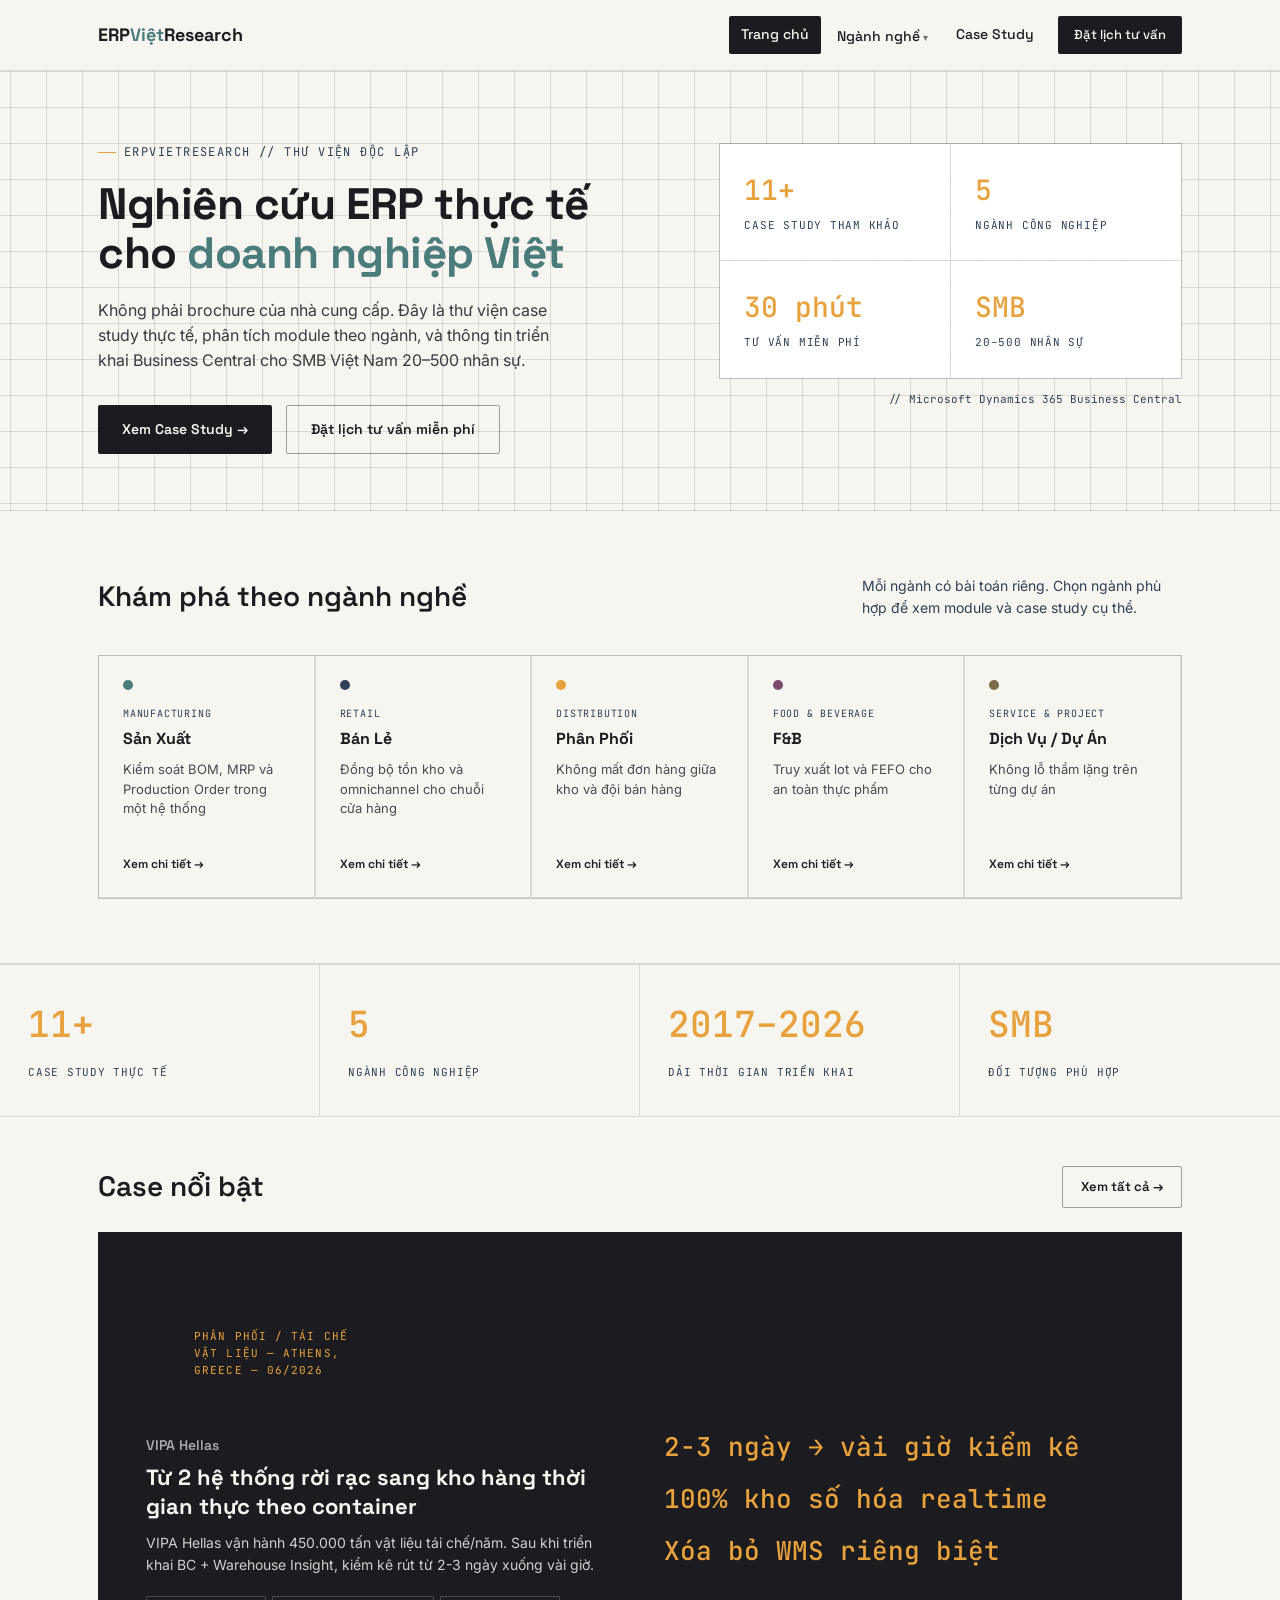
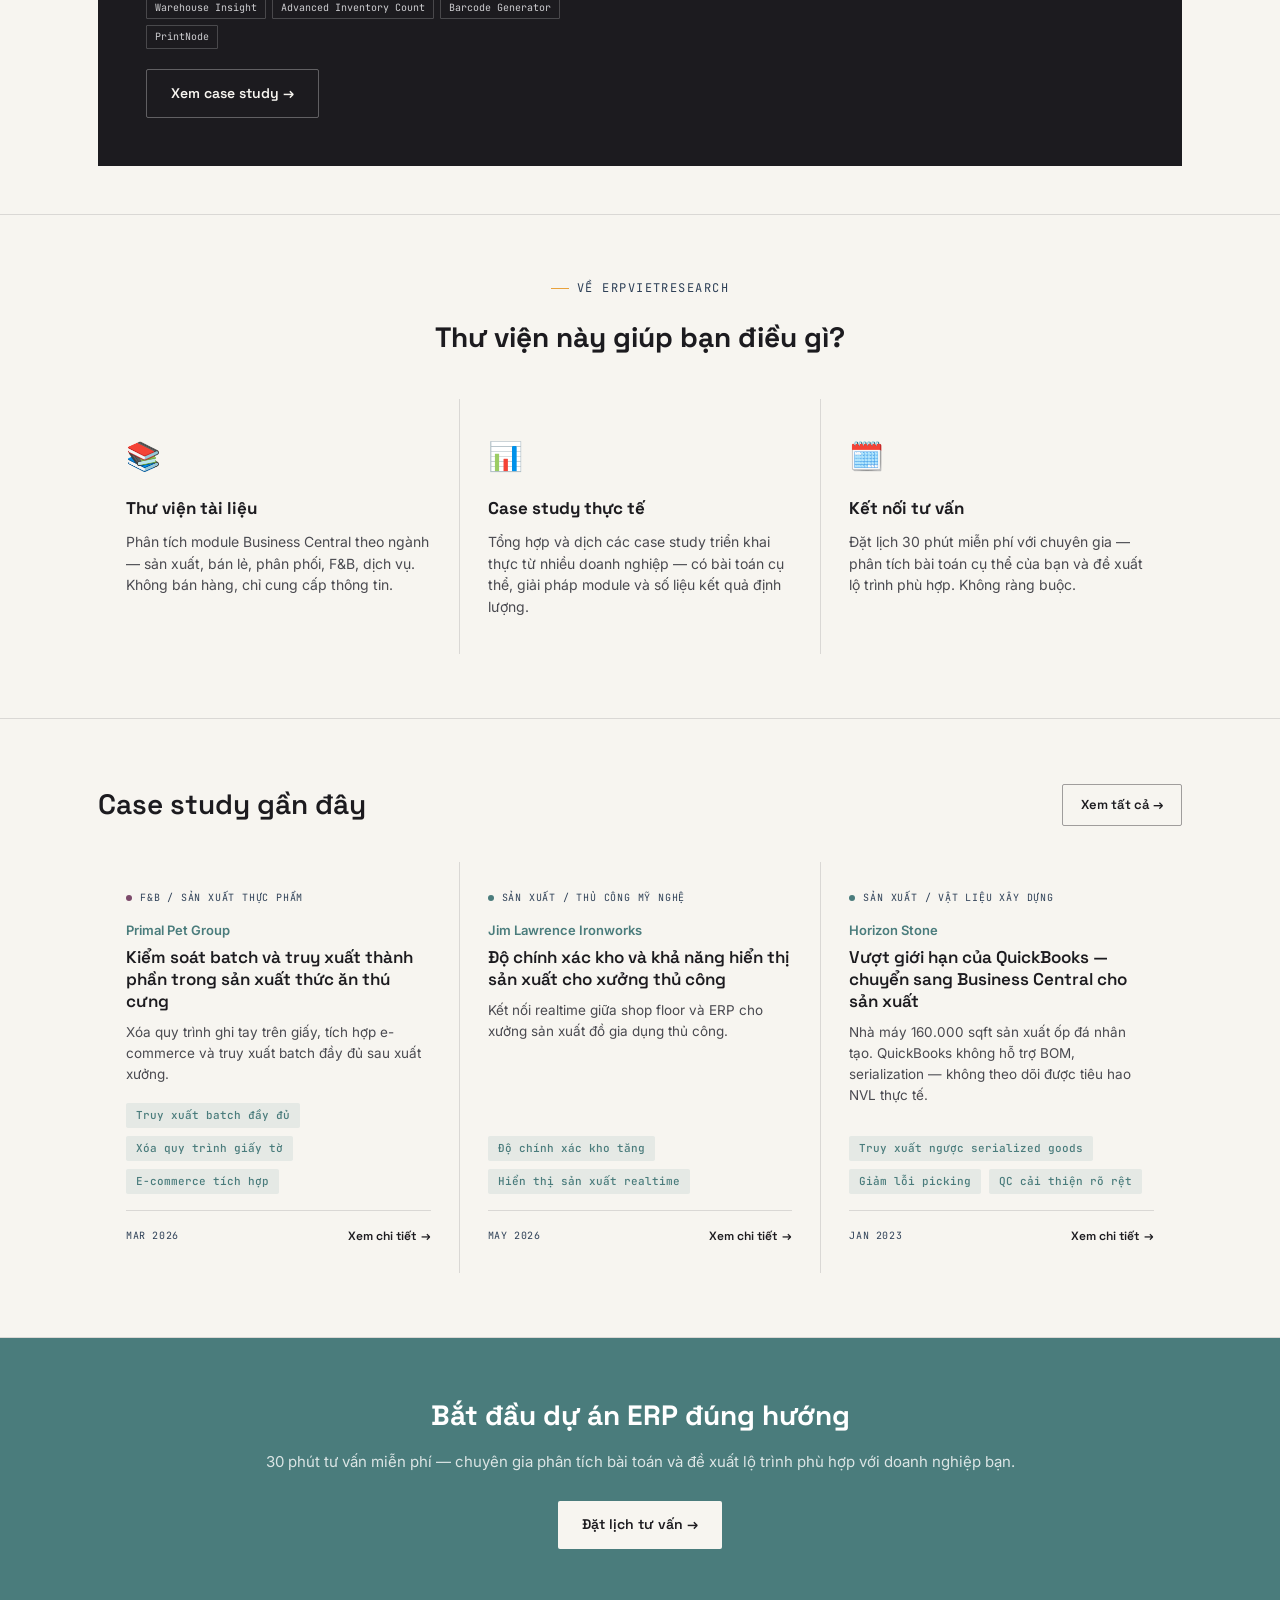
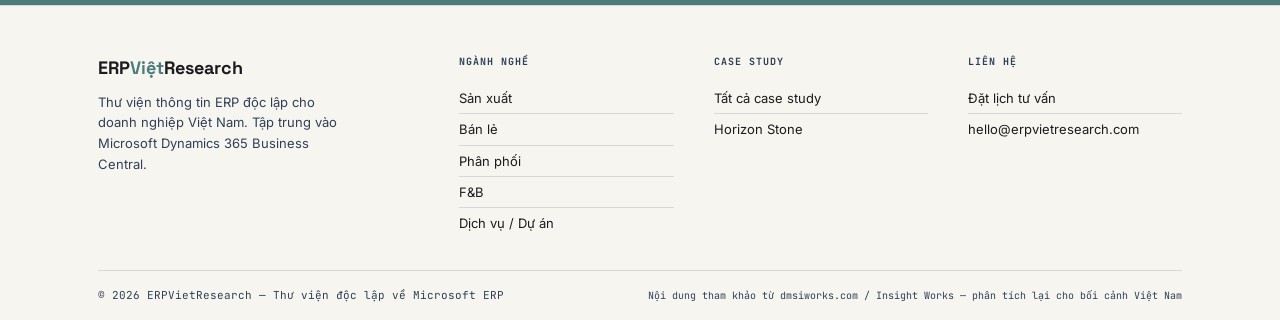
==== index.html @ 3d488fd9 "Initial: ERPVietResearch static website Homepage, 5 industry landing pages, case study hub, booking " ====
<!DOCTYPE html>
<html lang="vi">
<head>
<meta charset="UTF-8">
<meta name="viewport" content="width=device-width, initial-scale=1">
<title>ERPVietResearch — Thư viện ERP cho doanh nghiệp Việt Nam</title>
<meta name="description" content="Nghiên cứu độc lập về Microsoft Dynamics 365 Business Central — case studies thực tế, phân tích module theo ngành, tư vấn lộ trình triển khai cho SMB Việt Nam.">
<link rel="stylesheet" href="assets/css/main.css">
</head>
<body>

<div id="site-header"></div>
<script src="assets/js/nav.js"></script>

<!-- ── HERO ── -->
<section class="hero">
  <div class="wrap hero-grid">
    <div>
      <div class="eyebrow">ERPVietResearch // Thư viện độc lập</div>
      <h1>Nghiên cứu ERP thực tế cho <em>doanh nghiệp Việt</em></h1>
      <p class="lede">Không phải brochure của nhà cung cấp. Đây là thư viện case study thực tế, phân tích module theo ngành, và thông tin triển khai Business Central cho SMB Việt Nam 20–500 nhân sự.</p>
      <div class="cta-row">
        <a class="btn btn-primary" href="pages/case-studies/index.html">Xem Case Study →</a>
        <a class="btn btn-secondary" href="pages/dat-lich-tu-van.html">Đặt lịch tư vấn miễn phí</a>
      </div>
    </div>
    <div style="display:flex; flex-direction:column; gap:12px;">
      <div id="hero-stats" style="display:grid; grid-template-columns:1fr 1fr; gap:1px; background:var(--line); border:1px solid var(--line);">
        <div style="background:var(--white); padding:24px;">
          <div class="hstat"><b>11+</b><span>Case study tham khảo</span></div>
        </div>
        <div style="background:var(--white); padding:24px;">
          <div class="hstat"><b>5</b><span>Ngành công nghiệp</span></div>
        </div>
        <div style="background:var(--white); padding:24px;">
          <div class="hstat"><b>30 phút</b><span>Tư vấn miễn phí</span></div>
        </div>
        <div style="background:var(--white); padding:24px;">
          <div class="hstat"><b>SMB</b><span>20–500 nhân sự</span></div>
        </div>
      </div>
      <p style="font-family:'JetBrains Mono',monospace; font-size:11px; color:var(--steel); text-align:right;">// Microsoft Dynamics 365 Business Central</p>
    </div>
  </div>
</section>

<!-- ── INDUSTRY SECTION ── -->
<section class="section">
  <div class="wrap">
    <div class="section-head">
      <h2>Khám phá theo ngành nghề</h2>
      <p>Mỗi ngành có bài toán riêng. Chọn ngành phù hợp để xem module và case study cụ thể.</p>
    </div>
    <div id="industry-grid" style="display:grid; grid-template-columns:repeat(5,1fr); gap:1px; background:var(--line); border:1px solid var(--line);">
      <!-- Rendered by JS -->
    </div>
  </div>
</section>

<!-- ── STATS BAR ── -->
<div class="stats-bar">
  <div class="stats-bar-item">
    <b>11+</b>
    <span>Case study thực tế</span>
  </div>
  <div class="stats-bar-item">
    <b>5</b>
    <span>Ngành công nghiệp</span>
  </div>
  <div class="stats-bar-item">
    <b>2017–2026</b>
    <span>Dải thời gian triển khai</span>
  </div>
  <div class="stats-bar-item">
    <b>SMB</b>
    <span>Đối tượng phù hợp</span>
  </div>
</div>

<!-- ── FEATURED CASE STUDY ── -->
<section class="section" style="padding:0; border-bottom:1px solid var(--line);">
  <div class="wrap" style="padding-top:48px; padding-bottom:0;">
    <div class="section-head" style="margin-bottom:24px;">
      <h2>Case nổi bật</h2>
      <a href="pages/case-studies/index.html" class="btn btn-secondary btn-sm">Xem tất cả →</a>
    </div>
  </div>
  <div id="featured-case" class="wrap" style="padding-bottom:48px;">
    <!-- Rendered by JS -->
  </div>
</section>

<!-- ── EXPLAINER ── -->
<section class="section">
  <div class="wrap">
    <div style="text-align:center; margin-bottom:40px;">
      <div class="eyebrow" style="justify-content:center;">Về ERPVietResearch</div>
      <h2 style="font-family:'Space Grotesk',sans-serif; font-size:28px; font-weight:700; max-width:560px; margin:0 auto;">Thư viện này giúp bạn điều gì?</h2>
    </div>
    <div class="explainer-grid">
      <div class="explainer-col">
        <div class="icon">📚</div>
        <h3>Thư viện tài liệu</h3>
        <p>Phân tích module Business Central theo ngành — sản xuất, bán lẻ, phân phối, F&B, dịch vụ. Không bán hàng, chỉ cung cấp thông tin.</p>
      </div>
      <div class="explainer-col">
        <div class="icon">📊</div>
        <h3>Case study thực tế</h3>
        <p>Tổng hợp và dịch các case study triển khai thực từ nhiều doanh nghiệp — có bài toán cụ thể, giải pháp module và số liệu kết quả định lượng.</p>
      </div>
      <div class="explainer-col">
        <div class="icon">🗓️</div>
        <h3>Kết nối tư vấn</h3>
        <p>Đặt lịch 30 phút miễn phí với chuyên gia — phân tích bài toán cụ thể của bạn và đề xuất lộ trình phù hợp. Không ràng buộc.</p>
      </div>
    </div>
  </div>
</section>

<!-- ── RECENT CASE STUDIES ── -->
<section class="section">
  <div class="wrap">
    <div class="section-head">
      <h2>Case study gần đây</h2>
      <a href="pages/case-studies/index.html" class="btn btn-secondary btn-sm">Xem tất cả →</a>
    </div>
    <div id="recent-cases" class="grid">
      <!-- Rendered by JS -->
    </div>
  </div>
</section>

<!-- ── CTA BANNER ── -->
<div class="cta-banner">
  <div class="wrap">
    <h2>Bắt đầu dự án ERP đúng hướng</h2>
    <p>30 phút tư vấn miễn phí — chuyên gia phân tích bài toán và đề xuất lộ trình phù hợp với doanh nghiệp bạn.</p>
    <a href="pages/dat-lich-tu-van.html" class="btn btn-paper">Đặt lịch tư vấn →</a>
  </div>
</div>

<div id="site-footer"></div>

<script>
(async function () {
  const base = '';

  /* ── Load industries ── */
  async function loadIndustries() {
    try {
      const res = await fetch(base + 'data/industries.json');
      const industries = await res.json();
      const grid = document.getElementById('industry-grid');
      if (!grid) return;
      grid.innerHTML = industries.map(ind => `
        <a href="${ind.slug}" class="industry-card" style="display:flex;flex-direction:column;padding:24px;background:var(--paper);transition:background 0.15s;text-decoration:none;color:inherit;" onmouseover="this.style.background='var(--white)'" onmouseout="this.style.background='var(--paper)'">
          <div style="width:10px;height:10px;border-radius:50%;background:${ind.color};margin-bottom:16px;"></div>
          <div style="font-family:'JetBrains Mono',monospace;font-size:10px;text-transform:uppercase;letter-spacing:0.08em;color:var(--steel);margin-bottom:6px;">${ind.labelEn}</div>
          <h3 style="font-family:'Space Grotesk',sans-serif;font-size:16px;font-weight:700;margin-bottom:8px;">${ind.label}</h3>
          <p style="font-size:13px;color:#4a4a50;flex:1;line-height:1.5;">${ind.tagline}</p>
          <div style="margin-top:16px;font-family:'Space Grotesk',sans-serif;font-size:12px;font-weight:600;display:flex;align-items:center;gap:4px;">Xem chi tiết →</div>
        </a>
      `).join('');
    } catch (e) {
      console.warn('Could not load industries:', e);
    }
  }

  /* ── Load case studies ── */
  async function loadCases() {
    try {
      const res = await fetch(base + 'data/case-studies.json');
      const cases = await res.json();

      // Featured case
      const featured = cases.find(c => c.featured);
      if (featured) {
        document.getElementById('featured-case').innerHTML = `
          <div class="featured-case">
            <div>
              <div class="featured-case .co" style="font-family:'JetBrains Mono',monospace;font-size:11px;text-transform:uppercase;letter-spacing:0.1em;color:var(--amber);margin-bottom:8px;">${featured.industryLabel} — ${featured.location} — ${featured.date}</div>
              <div style="font-family:'Space Grotesk',sans-serif;font-size:14px;font-weight:600;color:#a9a9ae;margin-bottom:6px;">${featured.company}</div>
              <h3>${featured.title}</h3>
              <p>${featured.summary}</p>
              <div style="display:flex;flex-wrap:wrap;gap:6px;margin-bottom:20px;">
                ${featured.solutions.map(s => `<span class="sol-tag" style="border-color:rgba(255,255,255,0.2);color:#cfcfd2;">${s}</span>`).join('')}
              </div>
              <a href="${featured.detailUrl || featured.slug}" class="btn btn-outline-light">Xem case study →</a>
            </div>
            <div class="featured-results">
              ${featured.results.map(r => `
                <div class="featured-result">
                  <strong>${r}</strong>
                </div>
              `).join('')}
            </div>
          </div>
        `;
      }

      // Recent cases (first 3 non-featured)
      const recent = cases.filter(c => !c.featured).slice(0, 3);
      const grid = document.getElementById('recent-cases');
      if (grid) {
        grid.innerHTML = recent.map(c => `
          <div class="card">
            <div class="card-tag ${c.industry}">${c.industryLabel}</div>
            <div class="card-company">${c.company}</div>
            <h3>${c.title}</h3>
            <p>${c.summary}</p>
            <div class="card-results">
              ${c.results.map(r => `<span class="result-pill">${r}</span>`).join('')}
            </div>
            <div class="card-meta">
              <span class="card-date">${c.date}</span>
              <a class="card-link" href="${c.detailUrl || c.slug}">Xem chi tiết</a>
            </div>
          </div>
        `).join('');
      }
    } catch (e) {
      console.warn('Could not load case studies:', e);
    }
  }

  await Promise.all([loadIndustries(), loadCases()]);
})();
</script>

</body>
</html>
---- assets/css/main.css ----
/* ============================================================
   ERPVietResearch — Shared Design System
   ============================================================ */

@import url('https://fonts.googleapis.com/css2?family=Space+Grotesk:wght@400;500;600;700&family=Inter:wght@400;500;600&family=JetBrains+Mono:wght@400;500&display=swap');

/* ── Variables ── */
:root {
  --ink: #1C1B1F;
  --steel: #2E4057;
  --amber: #E8A23D;
  --paper: #F7F5F0;
  --teal: #4A7C7C;
  --white: #fff;
  --line: rgba(28,27,31,0.13);
  --line-strong: rgba(28,27,31,0.40);
}

/* ── Reset ── */
*, *::before, *::after { box-sizing: border-box; margin: 0; padding: 0; }
body {
  background: var(--paper);
  color: var(--ink);
  font-family: 'Inter', sans-serif;
  line-height: 1.55;
  -webkit-font-smoothing: antialiased;
}
a { color: inherit; text-decoration: none; }
img { max-width: 100%; display: block; }

/* ── Layout ── */
.wrap { max-width: 1140px; margin: 0 auto; padding: 0 28px; }
.wrap--narrow { max-width: 780px; margin: 0 auto; padding: 0 28px; }

/* ── Typography utilities ── */
.mono { font-family: 'JetBrains Mono', monospace; letter-spacing: 0.02em; }
.display { font-family: 'Space Grotesk', sans-serif; }

.eyebrow {
  font-family: 'JetBrains Mono', monospace;
  font-size: 12px;
  color: var(--steel);
  text-transform: uppercase;
  letter-spacing: 0.12em;
  display: flex;
  align-items: center;
  gap: 8px;
  margin-bottom: 18px;
}
.eyebrow::before { content: ""; width: 18px; height: 1px; background: var(--amber); }
.eyebrow--light { color: var(--amber); }
.eyebrow--light::before { background: var(--amber); }

/* ── Header injected by nav.js ── */
#site-header {
  position: sticky;
  top: 0;
  z-index: 100;
  background: var(--paper);
  border-bottom: 1px solid var(--line);
}
.topbar {
  display: flex;
  justify-content: space-between;
  align-items: center;
  padding: 16px 0;
}
.logo { font-family: 'Space Grotesk', sans-serif; font-weight: 700; font-size: 18px; }
.logo span { color: var(--teal); }
.site-nav { display: flex; gap: 4px; align-items: center; }
.site-nav a {
  font-family: 'Space Grotesk', sans-serif;
  font-size: 14px;
  font-weight: 500;
  padding: 8px 12px;
  border-radius: 2px;
  transition: background 0.15s;
}
.site-nav a:hover { background: rgba(28,27,31,0.07); }
.site-nav a.active { background: var(--ink); color: var(--paper); }
.site-nav .nav-cta {
  background: var(--ink);
  color: var(--paper);
  padding: 9px 16px;
  margin-left: 8px;
  font-size: 13px;
}
.site-nav .nav-cta:hover { background: var(--steel); }

/* Dropdown */
.nav-dropdown { position: relative; }
.nav-dropdown > a::after { content: " ▾"; font-size: 10px; opacity: 0.6; }
.dropdown-menu {
  display: none;
  position: absolute;
  top: calc(100% + 6px);
  left: 0;
  background: var(--white);
  border: 1px solid var(--line-strong);
  min-width: 200px;
  z-index: 200;
  padding: 6px 0;
}
.nav-dropdown:hover .dropdown-menu { display: block; }
.dropdown-menu a {
  display: block;
  padding: 9px 16px;
  font-size: 13px;
  border-radius: 0;
}
.dropdown-menu a:hover { background: var(--paper); }

/* Breadcrumb (legacy pages) */
.crumb { font-size: 13px; color: var(--steel); display: flex; gap: 8px; align-items: center; }
.crumb b { color: var(--ink); }

/* ── Hero ── */
.hero {
  position: relative;
  padding: 72px 0 56px;
  border-bottom: 1px solid var(--line);
  background-image:
    linear-gradient(var(--line) 1px, transparent 1px),
    linear-gradient(90deg, var(--line) 1px, transparent 1px);
  background-size: 36px 36px;
  background-position: center top;
}
.hero-grid { display: grid; grid-template-columns: 1.1fr 0.9fr; gap: 56px; align-items: start; }

h1 {
  font-family: 'Space Grotesk', sans-serif;
  font-weight: 700;
  font-size: 44px;
  line-height: 1.12;
  letter-spacing: -0.01em;
  max-width: 580px;
}
h1 em { font-style: normal; color: var(--teal); }
.lede { margin-top: 20px; max-width: 480px; font-size: 16px; color: #3a3a3f; }

.cta-row { display: flex; gap: 14px; margin-top: 32px; flex-wrap: wrap; }

/* ── Buttons ── */
.btn {
  font-family: 'Space Grotesk', sans-serif;
  font-weight: 600;
  font-size: 14px;
  padding: 13px 24px;
  border-radius: 2px;
  text-decoration: none;
  display: inline-flex;
  align-items: center;
  gap: 8px;
  cursor: pointer;
  border: none;
  transition: opacity 0.15s;
}
.btn:hover { opacity: 0.85; }
.btn-sm { font-size: 13px; padding: 10px 18px; }
.btn-primary { background: var(--ink); color: var(--paper); }
.btn-secondary { border: 1px solid var(--line-strong); color: var(--ink); background: transparent; }
.btn-outline-light { border: 1px solid rgba(255,255,255,0.3); color: var(--paper); background: transparent; }
.btn-paper { background: var(--paper); color: var(--ink); }

/* ── Stats ── */
.hero-stats { display: flex; gap: 40px; margin-top: 36px; flex-wrap: wrap; }
.hstat { font-family: 'JetBrains Mono', monospace; }
.hstat b { display: block; font-size: 28px; color: var(--amber); font-weight: 500; }
.hstat span { font-size: 11px; color: var(--steel); text-transform: uppercase; letter-spacing: 0.07em; }

.stat-row { display: flex; gap: 32px; flex-wrap: wrap; }
.stat { font-family: 'JetBrains Mono', monospace; }
.stat b { display: block; font-size: 30px; color: var(--amber); font-weight: 500; }
.stat span { font-size: 11px; color: #a9a9ae; text-transform: uppercase; letter-spacing: 0.06em; }

/* Stats bar full-width */
.stats-bar {
  display: grid;
  grid-template-columns: repeat(4, 1fr);
  border-top: 1px solid var(--line);
  border-bottom: 1px solid var(--line);
}
.stats-bar-item {
  padding: 32px 28px;
  border-right: 1px solid var(--line);
  font-family: 'JetBrains Mono', monospace;
}
.stats-bar-item:last-child { border-right: none; }
.stats-bar-item b { display: block; font-size: 36px; color: var(--amber); font-weight: 500; margin-bottom: 6px; }
.stats-bar-item span { font-size: 11px; color: var(--steel); text-transform: uppercase; letter-spacing: 0.07em; }

/* ── Sections ── */
.section { padding: 64px 0; border-bottom: 1px solid var(--line); }
.section-head { display: flex; justify-content: space-between; align-items: flex-end; margin-bottom: 36px; gap: 24px; }
.section-head h2 { font-family: 'Space Grotesk', sans-serif; font-size: 28px; font-weight: 600; max-width: 480px; }
.section-head p { font-size: 14px; color: var(--steel); max-width: 320px; }
.section-title { font-family: 'Space Grotesk', sans-serif; font-size: 28px; font-weight: 700; margin-bottom: 8px; }
.section-sub { font-size: 15px; color: var(--steel); margin-bottom: 36px; max-width: 560px; }

/* ── Pain grid ── */
.pain-grid { display: grid; grid-template-columns: repeat(3, 1fr); gap: 1px; background: var(--line); }
.pain-card { background: var(--paper); padding: 26px; }
.pain-card .num { font-family: 'JetBrains Mono', monospace; font-size: 12px; color: var(--amber); margin-bottom: 14px; display: block; }
.pain-card h3 { font-family: 'Space Grotesk', sans-serif; font-size: 17px; font-weight: 600; margin-bottom: 10px; }
.pain-card p { font-size: 13.5px; color: #4a4a50; }
.pain-card .fix {
  margin-top: 14px;
  padding-top: 14px;
  border-top: 1px dashed var(--line-strong);
  font-size: 12.5px;
  color: var(--teal);
  font-weight: 500;
}

/* ── Module table ── */
.module-table { width: 100%; border-collapse: collapse; font-size: 14px; }
.module-table th {
  text-align: left;
  font-family: 'JetBrains Mono', monospace;
  font-size: 11px;
  text-transform: uppercase;
  letter-spacing: 0.06em;
  color: var(--steel);
  padding: 10px 14px;
  border-bottom: 1px solid var(--line-strong);
}
.module-table td { padding: 16px 14px; border-bottom: 1px solid var(--line); vertical-align: top; }
.module-table tr:hover td { background: var(--white); }
.mod-name { font-family: 'Space Grotesk', sans-serif; font-weight: 600; }
.mod-name .al { display: block; font-family: 'JetBrains Mono', monospace; font-size: 11px; color: var(--teal); margin-top: 3px; }

/* ── Blueprint diagram ── */
.diagram {
  position: relative;
  border: 1px solid var(--line-strong);
  background: var(--white);
  padding: 28px;
  min-height: 320px;
}
.diagram-title { font-family: 'JetBrains Mono', monospace; font-size: 11px; color: var(--steel); text-transform: uppercase; letter-spacing: 0.08em; margin-bottom: 18px; }
.factory-node {
  border: 1px solid var(--line-strong);
  padding: 12px 14px;
  font-size: 13px;
  background: var(--paper);
  position: relative;
  margin-bottom: 10px;
}
.factory-node .tag { font-family: 'JetBrains Mono', monospace; font-size: 10px; color: var(--amber); display: block; margin-bottom: 3px; }
.factory-node.lvl2 { margin-left: 28px; border-left: 2px solid var(--teal); }

/* ── Card grid ── */
.grid { display: grid; grid-template-columns: repeat(3, 1fr); gap: 1px; background: var(--line); }
.grid--2 { grid-template-columns: repeat(2, 1fr); }
.grid--4 { grid-template-columns: repeat(4, 1fr); }

.card {
  background: var(--paper);
  padding: 28px;
  display: flex;
  flex-direction: column;
  position: relative;
  transition: background 0.15s;
}
.card:hover { background: var(--white); }
.card-tag {
  font-family: 'JetBrains Mono', monospace;
  font-size: 10px;
  text-transform: uppercase;
  letter-spacing: 0.08em;
  color: var(--steel);
  margin-bottom: 14px;
  display: flex;
  align-items: center;
  gap: 8px;
}
.card-tag::before { content: ""; display: inline-block; width: 6px; height: 6px; border-radius: 50%; background: var(--steel); }
.card-tag.manufacturing::before { background: var(--teal); }
.card-tag.distribution::before { background: var(--amber); }
.card-tag.retail::before { background: var(--steel); }
.card-tag.fb::before { background: #7C4A6A; }
.card-tag.service::before { background: #7C6A4A; }

.card h3 { font-family: 'Space Grotesk', sans-serif; font-size: 17px; font-weight: 600; line-height: 1.3; margin-bottom: 10px; }
.card-company { font-size: 13px; font-weight: 600; color: var(--teal); margin-bottom: 6px; }
.card p { font-size: 13.5px; color: #4a4a50; flex: 1; margin-bottom: 18px; }
.card-results { display: flex; gap: 8px; margin-bottom: 16px; flex-wrap: wrap; }
.result-pill {
  font-family: 'JetBrains Mono', monospace;
  font-size: 11px;
  background: rgba(74,124,124,0.1);
  color: var(--teal);
  padding: 4px 10px;
  border-radius: 2px;
  font-weight: 500;
}
.card-meta {
  display: flex;
  justify-content: space-between;
  align-items: center;
  padding-top: 16px;
  border-top: 1px solid var(--line);
  margin-top: auto;
}
.card-date { font-family: 'JetBrains Mono', monospace; font-size: 10px; color: var(--steel); text-transform: uppercase; letter-spacing: 0.06em; }
.card-link { font-family: 'Space Grotesk', sans-serif; font-size: 12px; font-weight: 600; color: var(--ink); display: flex; align-items: center; gap: 5px; }
.card-link::after { content: "→"; }

/* Industry card variant */
.industry-card {
  background: var(--paper);
  padding: 28px;
  border-right: 1px solid var(--line);
  border-bottom: 1px solid var(--line);
  display: flex;
  flex-direction: column;
  transition: background 0.15s;
}
.industry-card:hover { background: var(--white); }
.industry-dot { width: 10px; height: 10px; border-radius: 50%; margin-bottom: 20px; }
.industry-card h3 { font-family: 'Space Grotesk', sans-serif; font-size: 18px; font-weight: 700; margin-bottom: 8px; }
.industry-card p { font-size: 13.5px; color: #4a4a50; flex: 1; margin-bottom: 20px; }
.industry-card .card-link { margin-top: auto; }

/* ── Solution tags ── */
.solution-tags { display: flex; flex-wrap: wrap; gap: 6px; margin-bottom: 16px; }
.sol-tag {
  font-family: 'JetBrains Mono', monospace;
  font-size: 10px;
  padding: 3px 8px;
  border: 1px solid var(--line-strong);
  color: var(--steel);
  border-radius: 1px;
}

/* ── Case spotlight ── */
.spotlight {
  display: grid;
  grid-template-columns: 1fr 1fr;
  gap: 0;
  border: 1px solid var(--line-strong);
  margin-bottom: 1px;
  background: var(--white);
}
.spotlight-body { padding: 36px 40px; display: flex; flex-direction: column; }
.spotlight-label { font-family: 'JetBrains Mono', monospace; font-size: 10px; text-transform: uppercase; letter-spacing: 0.1em; color: var(--amber); margin-bottom: 10px; }
.spotlight-body h3 { font-family: 'Space Grotesk', sans-serif; font-size: 22px; font-weight: 700; line-height: 1.25; margin-bottom: 12px; }
.spotlight-body .co { font-size: 14px; font-weight: 600; color: var(--teal); margin-bottom: 10px; }
.spotlight-body p { font-size: 14px; color: #3a3a3f; margin-bottom: 20px; flex: 1; }
.spotlight-body blockquote {
  border-left: 2px solid var(--amber);
  padding: 12px 16px;
  font-size: 13px;
  color: var(--steel);
  font-style: italic;
  margin-bottom: 20px;
  background: rgba(232,162,61,0.05);
}
.spotlight-body blockquote cite { display: block; font-style: normal; font-size: 11px; font-family: 'JetBrains Mono', monospace; margin-top: 6px; color: var(--steel); }
.spotlight-aside {
  background: var(--ink);
  color: var(--paper);
  padding: 36px 32px;
  display: flex;
  flex-direction: column;
  gap: 20px;
}
.aside-section-title { font-family: 'JetBrains Mono', monospace; font-size: 10px; text-transform: uppercase; letter-spacing: 0.1em; color: var(--amber); margin-bottom: 8px; }
.aside-item { font-size: 13px; color: #cfcfd2; padding: 8px 0; border-bottom: 1px solid rgba(255,255,255,0.08); }
.aside-item:last-child { border-bottom: none; }
.aside-item b { display: block; font-family: 'Space Grotesk', sans-serif; font-size: 13px; font-weight: 600; color: var(--paper); margin-bottom: 2px; }
.stats-aside { display: flex; flex-direction: column; gap: 14px; }
.stat-aside { font-family: 'JetBrains Mono', monospace; }
.stat-aside strong { display: block; font-size: 24px; color: var(--amber); font-weight: 500; }
.stat-aside span { font-size: 10px; text-transform: uppercase; letter-spacing: 0.06em; color: #a9a9ae; }

/* Case inline (dark band) */
.case {
  display: grid;
  grid-template-columns: 0.9fr 1.1fr;
  gap: 48px;
  align-items: center;
  background: var(--ink);
  color: var(--paper);
  padding: 48px 40px;
}
.case .eyebrow { color: var(--amber); }
.case .eyebrow::before { background: var(--amber); }
.case h3 { font-family: 'Space Grotesk', sans-serif; font-size: 24px; font-weight: 600; margin-bottom: 14px; }
.case p { font-size: 14px; color: #cfcfd2; margin-bottom: 20px; }

/* ── Filter bar ── */
.filterbar { padding: 28px 0; border-bottom: 1px solid var(--line); display: flex; gap: 10px; flex-wrap: wrap; align-items: center; }
.filter-label { font-family: 'JetBrains Mono', monospace; font-size: 11px; color: var(--steel); text-transform: uppercase; letter-spacing: 0.08em; margin-right: 6px; }
.chip {
  font-family: 'Space Grotesk', sans-serif;
  font-size: 13px;
  font-weight: 500;
  padding: 7px 16px;
  border: 1px solid var(--line-strong);
  border-radius: 2px;
  cursor: pointer;
  background: transparent;
  color: var(--ink);
  transition: all 0.15s;
}
.chip:hover, .chip.active { background: var(--ink); color: var(--paper); border-color: var(--ink); }

/* ── CTA sections ── */
.final-cta { padding: 64px 0; text-align: center; }
.final-cta h2 { font-family: 'Space Grotesk', sans-serif; font-size: 30px; font-weight: 700; max-width: 560px; margin: 0 auto 16px; }
.final-cta p { color: var(--steel); margin-bottom: 28px; }

.cta-strip { background: var(--ink); color: var(--paper); padding: 52px 0; text-align: center; }
.cta-strip h2 { font-family: 'Space Grotesk', sans-serif; font-size: 26px; font-weight: 700; max-width: 500px; margin: 0 auto 12px; }
.cta-strip p { color: #a9a9ae; margin-bottom: 24px; font-size: 14px; }

.cta-banner {
  background: var(--teal);
  color: var(--white);
  padding: 56px 0;
  text-align: center;
}
.cta-banner h2 { font-family: 'Space Grotesk', sans-serif; font-size: 28px; font-weight: 700; margin-bottom: 12px; }
.cta-banner p { font-size: 15px; color: rgba(255,255,255,0.8); margin-bottom: 28px; }

/* ── Explainer 3-col ── */
.explainer-grid {
  display: grid;
  grid-template-columns: repeat(3, 1fr);
  gap: 1px;
  background: var(--line);
}
.explainer-col { background: var(--paper); padding: 36px 28px; }
.explainer-col .icon { font-size: 28px; margin-bottom: 16px; }
.explainer-col h3 { font-family: 'Space Grotesk', sans-serif; font-size: 17px; font-weight: 700; margin-bottom: 10px; }
.explainer-col p { font-size: 14px; color: #4a4a50; }

/* ── Featured case (dark full-width) ── */
.featured-case {
  background: var(--ink);
  color: var(--paper);
  padding: 48px;
  display: grid;
  grid-template-columns: 1fr 1fr;
  gap: 48px;
  align-items: center;
}
.featured-case h3 { font-family: 'Space Grotesk', sans-serif; font-size: 22px; font-weight: 700; margin-bottom: 12px; line-height: 1.3; }
.featured-case .co { color: var(--amber); font-family: 'JetBrains Mono', monospace; font-size: 11px; text-transform: uppercase; letter-spacing: 0.1em; margin-bottom: 8px; }
.featured-case p { font-size: 14px; color: #cfcfd2; margin-bottom: 20px; }
.featured-results { display: flex; flex-direction: column; gap: 12px; }
.featured-result { font-family: 'JetBrains Mono', monospace; }
.featured-result strong { display: block; font-size: 26px; color: var(--amber); font-weight: 500; }
.featured-result span { font-size: 10px; color: #a9a9ae; text-transform: uppercase; letter-spacing: 0.06em; }

/* ── Footer ── */
#site-footer { border-top: 1px solid var(--line); }
.footer-inner {
  display: grid;
  grid-template-columns: 1.5fr 1fr 1fr 1fr;
  gap: 40px;
  padding: 48px 0 32px;
}
.footer-brand .logo { margin-bottom: 10px; }
.footer-brand p { font-size: 13px; color: var(--steel); max-width: 240px; line-height: 1.6; }
.footer-col h4 { font-family: 'JetBrains Mono', monospace; font-size: 10px; text-transform: uppercase; letter-spacing: 0.1em; color: var(--steel); margin-bottom: 14px; }
.footer-col a { display: block; font-size: 13px; color: var(--ink); padding: 5px 0; border-bottom: 1px solid var(--line); }
.footer-col a:last-child { border-bottom: none; }
.footer-col a:hover { color: var(--teal); }
.footer-bottom { border-top: 1px solid var(--line); padding: 16px 0; font-family: 'JetBrains Mono', monospace; font-size: 11px; color: var(--steel); display: flex; justify-content: space-between; align-items: center; }

/* ── 404 page ── */
.page-404 { min-height: 60vh; display: flex; flex-direction: column; justify-content: center; align-items: center; text-align: center; padding: 80px 28px; }
.page-404 .code { font-family: 'JetBrains Mono', monospace; font-size: 96px; color: var(--line-strong); font-weight: 700; line-height: 1; margin-bottom: 24px; }
.page-404 h1 { font-size: 28px; margin-bottom: 12px; }
.page-404 p { color: var(--steel); margin-bottom: 28px; }

/* ── Responsive ── */
@media (max-width: 900px) {
  .grid { grid-template-columns: 1fr 1fr; }
  .grid--4 { grid-template-columns: 1fr 1fr; }
  .spotlight { grid-template-columns: 1fr; }
  .featured-case { grid-template-columns: 1fr; }
  .footer-inner { grid-template-columns: 1fr 1fr; }
  .stats-bar { grid-template-columns: 1fr 1fr; }
  .explainer-grid { grid-template-columns: 1fr; }
}
@media (max-width: 680px) {
  h1 { font-size: 32px; }
  .hero-grid { grid-template-columns: 1fr; }
  .pain-grid { grid-template-columns: 1fr; }
  .case { grid-template-columns: 1fr; }
  .grid { grid-template-columns: 1fr; }
  .grid--2 { grid-template-columns: 1fr; }
  .footer-inner { grid-template-columns: 1fr; }
  .stats-bar { grid-template-columns: 1fr 1fr; }
  .site-nav { display: none; }
  .footer-bottom { flex-direction: column; gap: 8px; }
}
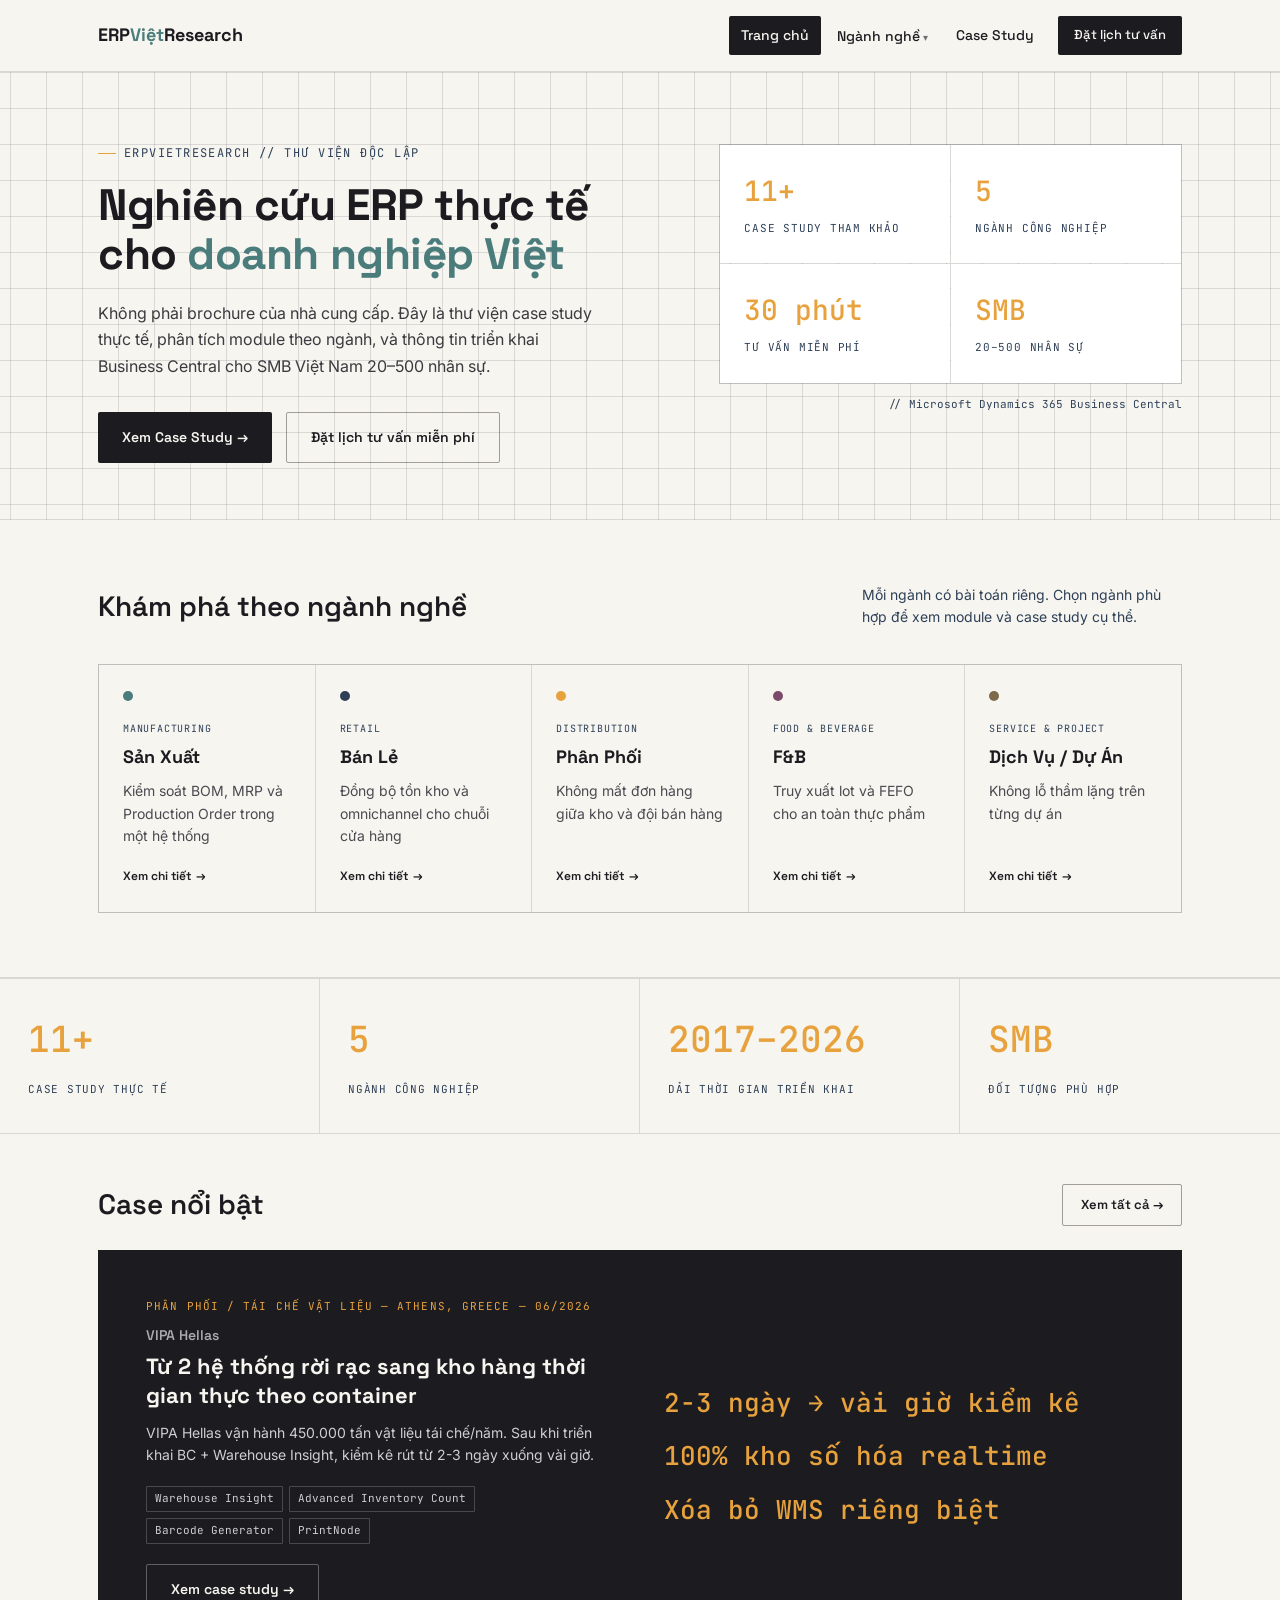
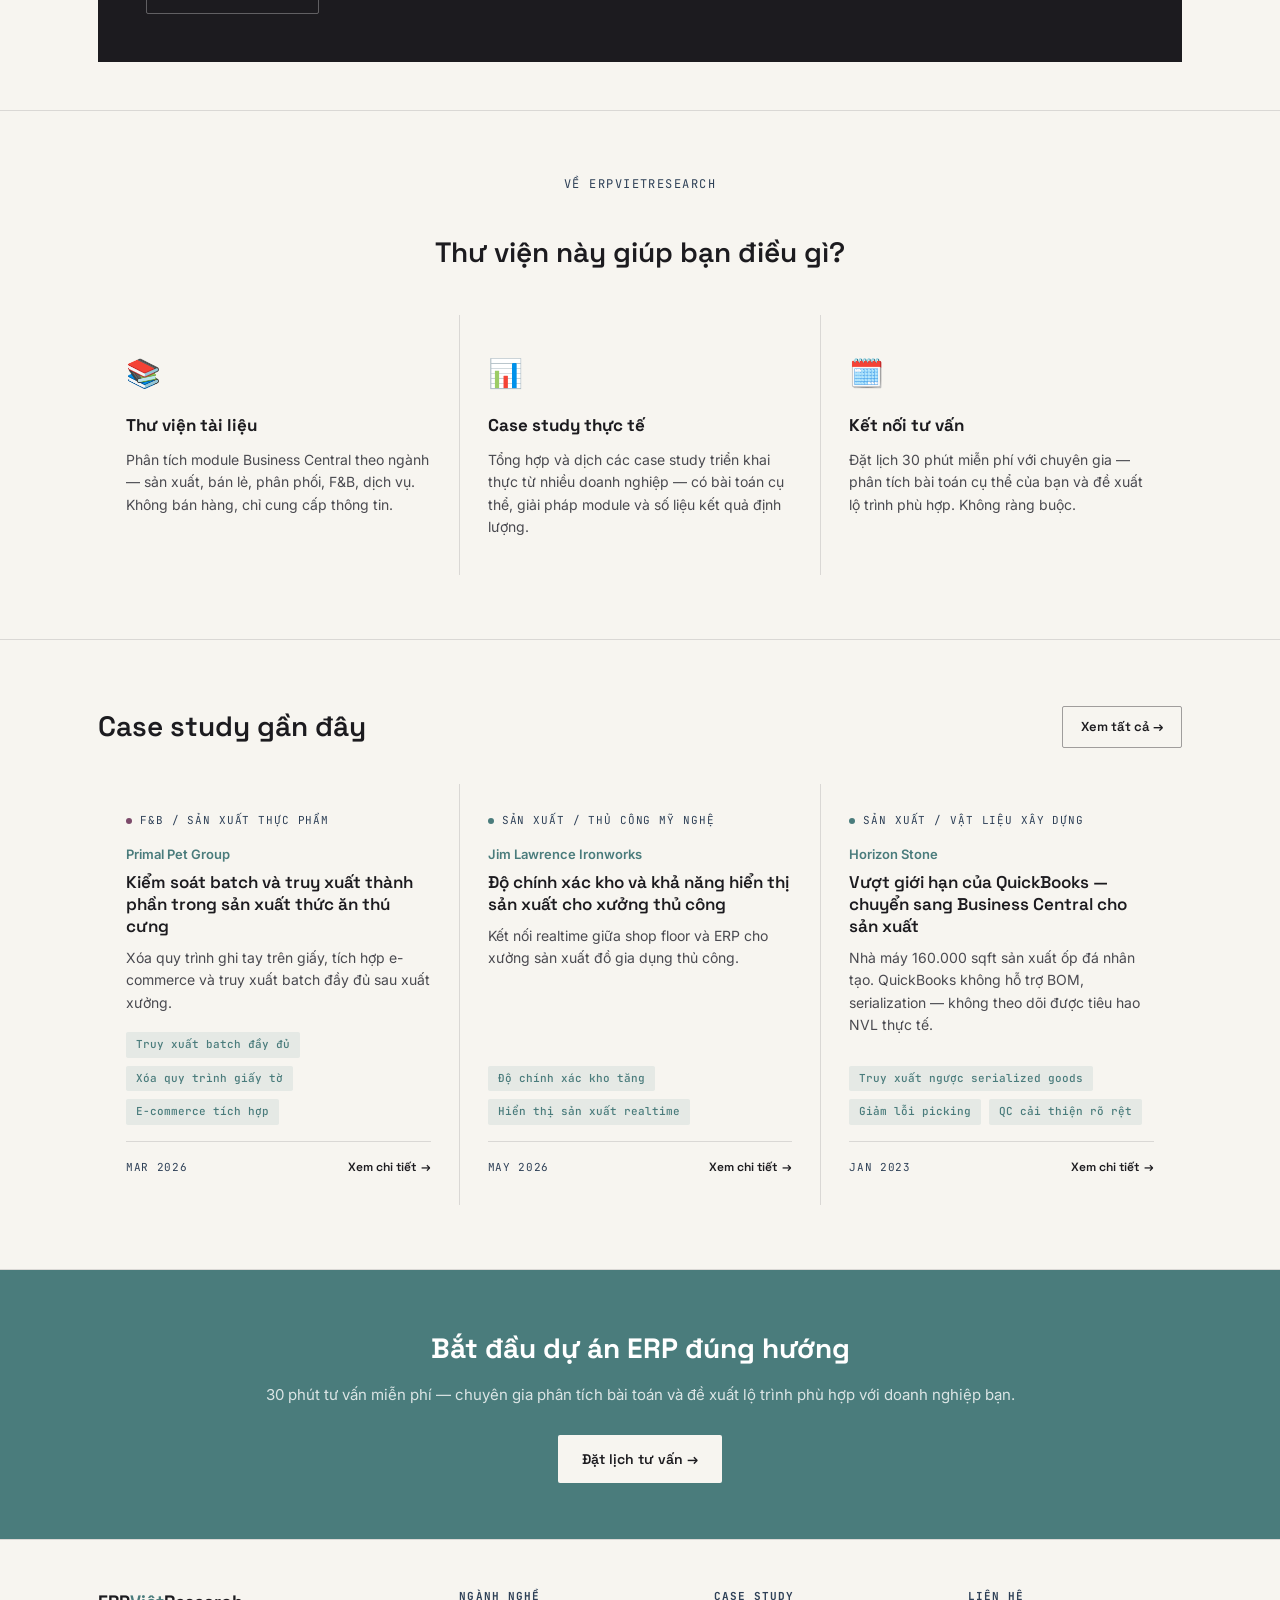
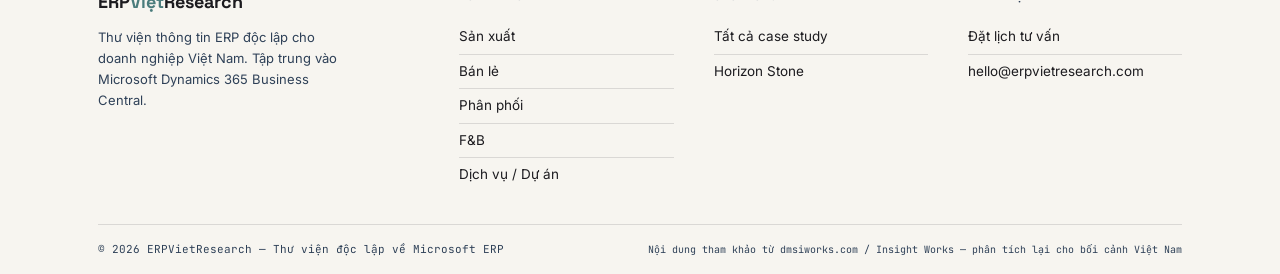
==== commit 51650eb1: "UX: mobile nav hamburger, typography rõ hơn, đồng bộ trang chủ với design system - Thêm hamburger me" ====
--- a/index.html
+++ b/index.html
@@ -6,6 +6,7 @@
 <title>ERPVietResearch — Thư viện ERP cho doanh nghiệp Việt Nam</title>
 <meta name="description" content="Nghiên cứu độc lập về Microsoft Dynamics 365 Business Central — case studies thực tế, phân tích module theo ngành, tư vấn lộ trình triển khai cho SMB Việt Nam.">
 <link rel="stylesheet" href="assets/css/main.css">
+<script src="assets/js/cms.js"></script>
 </head>
 <body>
 
@@ -51,7 +52,7 @@
       <h2>Khám phá theo ngành nghề</h2>
       <p>Mỗi ngành có bài toán riêng. Chọn ngành phù hợp để xem module và case study cụ thể.</p>
     </div>
-    <div id="industry-grid" style="display:grid; grid-template-columns:repeat(5,1fr); gap:1px; background:var(--line); border:1px solid var(--line);">
+    <div id="industry-grid" class="industry-grid">
       <!-- Rendered by JS -->
     </div>
   </div>
@@ -93,9 +94,9 @@
 <!-- ── EXPLAINER ── -->
 <section class="section">
   <div class="wrap">
-    <div style="text-align:center; margin-bottom:40px;">
-      <div class="eyebrow" style="justify-content:center;">Về ERPVietResearch</div>
-      <h2 style="font-family:'Space Grotesk',sans-serif; font-size:28px; font-weight:700; max-width:560px; margin:0 auto;">Thư viện này giúp bạn điều gì?</h2>
+    <div class="section-head section-head--center">
+      <div class="eyebrow">Về ERPVietResearch</div>
+      <h2>Thư viện này giúp bạn điều gì?</h2>
     </div>
     <div class="explainer-grid">
       <div class="explainer-col">
@@ -143,22 +144,21 @@
 
 <script>
 (async function () {
-  const base = '';
+  const base = window.SITE_BASE || '';
 
   /* ── Load industries ── */
   async function loadIndustries() {
     try {
-      const res = await fetch(base + 'data/industries.json');
-      const industries = await res.json();
+      const industries = await fetchCMS('Nganh');
       const grid = document.getElementById('industry-grid');
       if (!grid) return;
       grid.innerHTML = industries.map(ind => `
-        <a href="${ind.slug}" class="industry-card" style="display:flex;flex-direction:column;padding:24px;background:var(--paper);transition:background 0.15s;text-decoration:none;color:inherit;" onmouseover="this.style.background='var(--white)'" onmouseout="this.style.background='var(--paper)'">
-          <div style="width:10px;height:10px;border-radius:50%;background:${ind.color};margin-bottom:16px;"></div>
-          <div style="font-family:'JetBrains Mono',monospace;font-size:10px;text-transform:uppercase;letter-spacing:0.08em;color:var(--steel);margin-bottom:6px;">${ind.labelEn}</div>
-          <h3 style="font-family:'Space Grotesk',sans-serif;font-size:16px;font-weight:700;margin-bottom:8px;">${ind.label}</h3>
-          <p style="font-size:13px;color:#4a4a50;flex:1;line-height:1.5;">${ind.tagline}</p>
-          <div style="margin-top:16px;font-family:'Space Grotesk',sans-serif;font-size:12px;font-weight:600;display:flex;align-items:center;gap:4px;">Xem chi tiết →</div>
+        <a href="${base}${ind.slug}" class="industry-card">
+          <div class="industry-dot" style="background:${ind.color};"></div>
+          <div class="ind-label-en">${ind.labelEn}</div>
+          <h3>${ind.label}</h3>
+          <p>${ind.tagline}</p>
+          <span class="card-link">Xem chi tiết</span>
         </a>
       `).join('');
     } catch (e) {
@@ -169,8 +169,7 @@
   /* ── Load case studies ── */
   async function loadCases() {
     try {
-      const res = await fetch(base + 'data/case-studies.json');
-      const cases = await res.json();
+      const cases = await fetchCMS('CaseStudies');
 
       // Featured case
       const featured = cases.find(c => c.featured);
@@ -178,14 +177,14 @@
         document.getElementById('featured-case').innerHTML = `
           <div class="featured-case">
             <div>
-              <div class="featured-case .co" style="font-family:'JetBrains Mono',monospace;font-size:11px;text-transform:uppercase;letter-spacing:0.1em;color:var(--amber);margin-bottom:8px;">${featured.industryLabel} — ${featured.location} — ${featured.date}</div>
+              <div class="co">${featured.industryLabel} — ${featured.location} — ${featured.date}</div>
               <div style="font-family:'Space Grotesk',sans-serif;font-size:14px;font-weight:600;color:#a9a9ae;margin-bottom:6px;">${featured.company}</div>
               <h3>${featured.title}</h3>
               <p>${featured.summary}</p>
               <div style="display:flex;flex-wrap:wrap;gap:6px;margin-bottom:20px;">
                 ${featured.solutions.map(s => `<span class="sol-tag" style="border-color:rgba(255,255,255,0.2);color:#cfcfd2;">${s}</span>`).join('')}
               </div>
-              <a href="${featured.detailUrl || featured.slug}" class="btn btn-outline-light">Xem case study →</a>
+              <a href="${featured.detailUrl ? base + featured.detailUrl : (featured.sourceUrl || base + 'pages/case-studies/index.html')}" ${featured.sourceUrl && !featured.detailUrl ? 'target="_blank" rel="noopener"' : ''} class="btn btn-outline-light">Xem case study →</a>
             </div>
             <div class="featured-results">
               ${featured.results.map(r => `
@@ -213,7 +212,7 @@
             </div>
             <div class="card-meta">
               <span class="card-date">${c.date}</span>
-              <a class="card-link" href="${c.detailUrl || c.slug}">Xem chi tiết</a>
+              <a class="card-link" href="${c.detailUrl ? base + c.detailUrl : (c.sourceUrl || base + 'pages/case-studies/index.html')}" ${c.sourceUrl && !c.detailUrl ? 'target="_blank" rel="noopener"' : ''}>Xem chi tiết</a>
             </div>
           </div>
         `).join('');
--- a/assets/css/main.css
+++ b/assets/css/main.css
@@ -22,7 +22,7 @@
   background: var(--paper);
   color: var(--ink);
   font-family: 'Inter', sans-serif;
-  line-height: 1.55;
+  line-height: 1.6;
   -webkit-font-smoothing: antialiased;
 }
 a { color: inherit; text-decoration: none; }
@@ -87,6 +87,19 @@
 }
 .site-nav .nav-cta:hover { background: var(--steel); }
 
+/* Hamburger (mobile) */
+.nav-toggle {
+  display: none;
+  background: none;
+  border: 1px solid var(--line-strong);
+  border-radius: 2px;
+  padding: 8px 10px;
+  cursor: pointer;
+  font-size: 16px;
+  line-height: 1;
+  color: var(--ink);
+}
+
 /* Dropdown */
 .nav-dropdown { position: relative; }
 .nav-dropdown > a::after { content: " ▾"; font-size: 10px; opacity: 0.6; }
@@ -136,7 +149,7 @@
   max-width: 580px;
 }
 h1 em { font-style: normal; color: var(--teal); }
-.lede { margin-top: 20px; max-width: 480px; font-size: 16px; color: #3a3a3f; }
+.lede { margin-top: 20px; max-width: 500px; font-size: 16px; line-height: 1.68; color: #3a3a3f; }
 
 .cta-row { display: flex; gap: 14px; margin-top: 32px; flex-wrap: wrap; }
 
@@ -197,12 +210,23 @@
 .section-title { font-family: 'Space Grotesk', sans-serif; font-size: 28px; font-weight: 700; margin-bottom: 8px; }
 .section-sub { font-size: 15px; color: var(--steel); margin-bottom: 36px; max-width: 560px; }
 
+/* Centered variant (dùng cho section giới thiệu) */
+.section-head--center {
+  flex-direction: column;
+  align-items: center;
+  text-align: center;
+  margin-bottom: 40px;
+}
+.section-head--center h2 { max-width: 560px; }
+.section-head--center .eyebrow { justify-content: center; margin-bottom: 12px; }
+.section-head--center .eyebrow::before { display: none; }
+
 /* ── Pain grid ── */
 .pain-grid { display: grid; grid-template-columns: repeat(3, 1fr); gap: 1px; background: var(--line); }
 .pain-card { background: var(--paper); padding: 26px; }
 .pain-card .num { font-family: 'JetBrains Mono', monospace; font-size: 12px; color: var(--amber); margin-bottom: 14px; display: block; }
 .pain-card h3 { font-family: 'Space Grotesk', sans-serif; font-size: 17px; font-weight: 600; margin-bottom: 10px; }
-.pain-card p { font-size: 13.5px; color: #4a4a50; }
+.pain-card p { font-size: 14px; color: #4a4a50; }
 .pain-card .fix {
   margin-top: 14px;
   padding-top: 14px;
@@ -265,7 +289,7 @@
 .card:hover { background: var(--white); }
 .card-tag {
   font-family: 'JetBrains Mono', monospace;
-  font-size: 10px;
+  font-size: 11px;
   text-transform: uppercase;
   letter-spacing: 0.08em;
   color: var(--steel);
@@ -283,7 +307,7 @@
 
 .card h3 { font-family: 'Space Grotesk', sans-serif; font-size: 17px; font-weight: 600; line-height: 1.3; margin-bottom: 10px; }
 .card-company { font-size: 13px; font-weight: 600; color: var(--teal); margin-bottom: 6px; }
-.card p { font-size: 13.5px; color: #4a4a50; flex: 1; margin-bottom: 18px; }
+.card p { font-size: 14px; color: #4a4a50; flex: 1; margin-bottom: 18px; }
 .card-results { display: flex; gap: 8px; margin-bottom: 16px; flex-wrap: wrap; }
 .result-pill {
   font-family: 'JetBrains Mono', monospace;
@@ -302,16 +326,14 @@
   border-top: 1px solid var(--line);
   margin-top: auto;
 }
-.card-date { font-family: 'JetBrains Mono', monospace; font-size: 10px; color: var(--steel); text-transform: uppercase; letter-spacing: 0.06em; }
+.card-date { font-family: 'JetBrains Mono', monospace; font-size: 11px; color: var(--steel); text-transform: uppercase; letter-spacing: 0.06em; }
 .card-link { font-family: 'Space Grotesk', sans-serif; font-size: 12px; font-weight: 600; color: var(--ink); display: flex; align-items: center; gap: 5px; }
 .card-link::after { content: "→"; }
 
 /* Industry card variant */
 .industry-card {
   background: var(--paper);
-  padding: 28px;
-  border-right: 1px solid var(--line);
-  border-bottom: 1px solid var(--line);
+  padding: 26px 24px;
   display: flex;
   flex-direction: column;
   transition: background 0.15s;
@@ -319,14 +341,31 @@
 .industry-card:hover { background: var(--white); }
 .industry-dot { width: 10px; height: 10px; border-radius: 50%; margin-bottom: 20px; }
 .industry-card h3 { font-family: 'Space Grotesk', sans-serif; font-size: 18px; font-weight: 700; margin-bottom: 8px; }
-.industry-card p { font-size: 13.5px; color: #4a4a50; flex: 1; margin-bottom: 20px; }
+.industry-card p { font-size: 14px; color: #4a4a50; flex: 1; margin-bottom: 20px; }
+.industry-card .ind-label-en {
+  font-family: 'JetBrains Mono', monospace;
+  font-size: 10px;
+  text-transform: uppercase;
+  letter-spacing: 0.08em;
+  color: var(--steel);
+  margin-bottom: 6px;
+}
+
+/* Industry grid (homepage) */
+.industry-grid {
+  display: grid;
+  grid-template-columns: repeat(5, 1fr);
+  gap: 1px;
+  background: var(--line);
+  border: 1px solid var(--line);
+}
 .industry-card .card-link { margin-top: auto; }
 
 /* ── Solution tags ── */
 .solution-tags { display: flex; flex-wrap: wrap; gap: 6px; margin-bottom: 16px; }
 .sol-tag {
   font-family: 'JetBrains Mono', monospace;
-  font-size: 10px;
+  font-size: 11px;
   padding: 3px 8px;
   border: 1px solid var(--line-strong);
   color: var(--steel);
@@ -343,7 +382,7 @@
   background: var(--white);
 }
 .spotlight-body { padding: 36px 40px; display: flex; flex-direction: column; }
-.spotlight-label { font-family: 'JetBrains Mono', monospace; font-size: 10px; text-transform: uppercase; letter-spacing: 0.1em; color: var(--amber); margin-bottom: 10px; }
+.spotlight-label { font-family: 'JetBrains Mono', monospace; font-size: 11px; text-transform: uppercase; letter-spacing: 0.1em; color: var(--amber); margin-bottom: 10px; }
 .spotlight-body h3 { font-family: 'Space Grotesk', sans-serif; font-size: 22px; font-weight: 700; line-height: 1.25; margin-bottom: 12px; }
 .spotlight-body .co { font-size: 14px; font-weight: 600; color: var(--teal); margin-bottom: 10px; }
 .spotlight-body p { font-size: 14px; color: #3a3a3f; margin-bottom: 20px; flex: 1; }
@@ -365,7 +404,7 @@
   flex-direction: column;
   gap: 20px;
 }
-.aside-section-title { font-family: 'JetBrains Mono', monospace; font-size: 10px; text-transform: uppercase; letter-spacing: 0.1em; color: var(--amber); margin-bottom: 8px; }
+.aside-section-title { font-family: 'JetBrains Mono', monospace; font-size: 11px; text-transform: uppercase; letter-spacing: 0.1em; color: var(--amber); margin-bottom: 8px; }
 .aside-item { font-size: 13px; color: #cfcfd2; padding: 8px 0; border-bottom: 1px solid rgba(255,255,255,0.08); }
 .aside-item:last-child { border-bottom: none; }
 .aside-item b { display: block; font-family: 'Space Grotesk', sans-serif; font-size: 13px; font-weight: 600; color: var(--paper); margin-bottom: 2px; }
@@ -464,8 +503,8 @@
 }
 .footer-brand .logo { margin-bottom: 10px; }
 .footer-brand p { font-size: 13px; color: var(--steel); max-width: 240px; line-height: 1.6; }
-.footer-col h4 { font-family: 'JetBrains Mono', monospace; font-size: 10px; text-transform: uppercase; letter-spacing: 0.1em; color: var(--steel); margin-bottom: 14px; }
-.footer-col a { display: block; font-size: 13px; color: var(--ink); padding: 5px 0; border-bottom: 1px solid var(--line); }
+.footer-col h4 { font-family: 'JetBrains Mono', monospace; font-size: 11px; text-transform: uppercase; letter-spacing: 0.1em; color: var(--steel); margin-bottom: 14px; }
+.footer-col a { display: block; font-size: 13.5px; color: var(--ink); padding: 6px 0; border-bottom: 1px solid var(--line); }
 .footer-col a:last-child { border-bottom: none; }
 .footer-col a:hover { color: var(--teal); }
 .footer-bottom { border-top: 1px solid var(--line); padding: 16px 0; font-family: 'JetBrains Mono', monospace; font-size: 11px; color: var(--steel); display: flex; justify-content: space-between; align-items: center; }
@@ -475,6 +514,78 @@
 .page-404 .code { font-family: 'JetBrains Mono', monospace; font-size: 96px; color: var(--line-strong); font-weight: 700; line-height: 1; margin-bottom: 24px; }
 .page-404 h1 { font-size: 28px; margin-bottom: 12px; }
 .page-404 p { color: var(--steel); margin-bottom: 28px; }
+
+/* ── Industry accent system ── */
+/* Each industry page sets: <style>:root { --ind-color: #hex; }</style> */
+.diagram { border-top: 3px solid var(--ind-color, var(--teal)); }
+
+.ind-stat-bar {
+  border-top: 3px solid var(--ind-color, var(--teal));
+  border-bottom: 1px solid var(--line);
+  background: var(--white);
+  padding: 0;
+}
+.ind-stat-bar .wrap {
+  display: grid;
+  grid-template-columns: repeat(3, 1fr);
+}
+.ind-stat-item {
+  padding: 24px 28px;
+  border-right: 1px solid var(--line);
+  display: flex;
+  flex-direction: column;
+  gap: 5px;
+}
+.ind-stat-item:last-child { border-right: none; }
+.ind-stat-item b {
+  font-family: 'Space Grotesk', sans-serif;
+  font-size: 30px;
+  font-weight: 700;
+  color: var(--ind-color, var(--teal));
+  line-height: 1;
+}
+.ind-stat-item span { font-size: 12px; color: var(--steel); line-height: 1.4; }
+
+/* ── Related industries ── */
+.related-section {
+  background: var(--paper);
+  padding: 36px 0;
+  border-top: 1px solid var(--line);
+}
+.related-section-label {
+  font-family: 'JetBrains Mono', monospace;
+  font-size: 11px;
+  text-transform: uppercase;
+  letter-spacing: 0.1em;
+  color: var(--steel);
+  margin-bottom: 14px;
+}
+.related-grid {
+  display: flex;
+  gap: 8px;
+  flex-wrap: wrap;
+}
+.related-chip {
+  display: inline-flex;
+  align-items: center;
+  gap: 9px;
+  padding: 10px 18px;
+  background: var(--white);
+  border: 1px solid var(--line-strong);
+  text-decoration: none;
+  color: var(--ink);
+  font-family: 'Space Grotesk', sans-serif;
+  font-size: 13px;
+  font-weight: 600;
+  transition: all 0.15s;
+}
+.related-chip:hover { background: var(--ink); color: var(--white); border-color: var(--ink); }
+.related-chip:hover .dot { opacity: 0.7; }
+.related-chip .dot {
+  width: 8px; height: 8px;
+  border-radius: 50%;
+  flex-shrink: 0;
+}
 
 /* ── Responsive ── */
 @media (max-width: 900px) {
@@ -485,6 +596,12 @@
   .footer-inner { grid-template-columns: 1fr 1fr; }
   .stats-bar { grid-template-columns: 1fr 1fr; }
   .explainer-grid { grid-template-columns: 1fr; }
+  .industry-grid { grid-template-columns: 1fr 1fr; }
+}
+@media (max-width: 900px) {
+  .ind-stat-bar .wrap { grid-template-columns: 1fr 1fr; }
+  .ind-stat-item:nth-child(2) { border-right: none; }
+  .ind-stat-item:nth-child(3) { border-top: 1px solid var(--line); border-right: none; grid-column: span 2; }
 }
 @media (max-width: 680px) {
   h1 { font-size: 32px; }
@@ -495,6 +612,30 @@
   .grid--2 { grid-template-columns: 1fr; }
   .footer-inner { grid-template-columns: 1fr; }
   .stats-bar { grid-template-columns: 1fr 1fr; }
-  .site-nav { display: none; }
+  .industry-grid { grid-template-columns: 1fr; }
   .footer-bottom { flex-direction: column; gap: 8px; }
-}
+
+  /* Mobile nav: hamburger mở menu xổ dọc */
+  .nav-toggle { display: block; }
+  .site-nav {
+    display: none;
+    position: absolute;
+    top: 100%;
+    left: 0;
+    right: 0;
+    flex-direction: column;
+    align-items: stretch;
+    gap: 0;
+    background: var(--paper);
+    border-bottom: 1px solid var(--line-strong);
+    padding: 8px 16px 16px;
+    box-shadow: 0 12px 24px rgba(28,27,31,0.08);
+  }
+  .site-nav.open { display: flex; }
+  .site-nav a { padding: 13px 12px; font-size: 15px; border-bottom: 1px solid var(--line); border-radius: 0; }
+  .site-nav .nav-cta { margin: 12px 0 0; text-align: center; justify-content: center; display: flex; border-bottom: none; }
+  /* Dropdown ngành: hiển thị phẳng, luôn mở */
+  .nav-dropdown > a { display: none; }
+  .dropdown-menu { display: block; position: static; border: none; background: transparent; min-width: 0; padding: 0; }
+  .dropdown-menu a { padding: 13px 12px 13px 24px; font-size: 14px; color: #4a4a50; }
+}
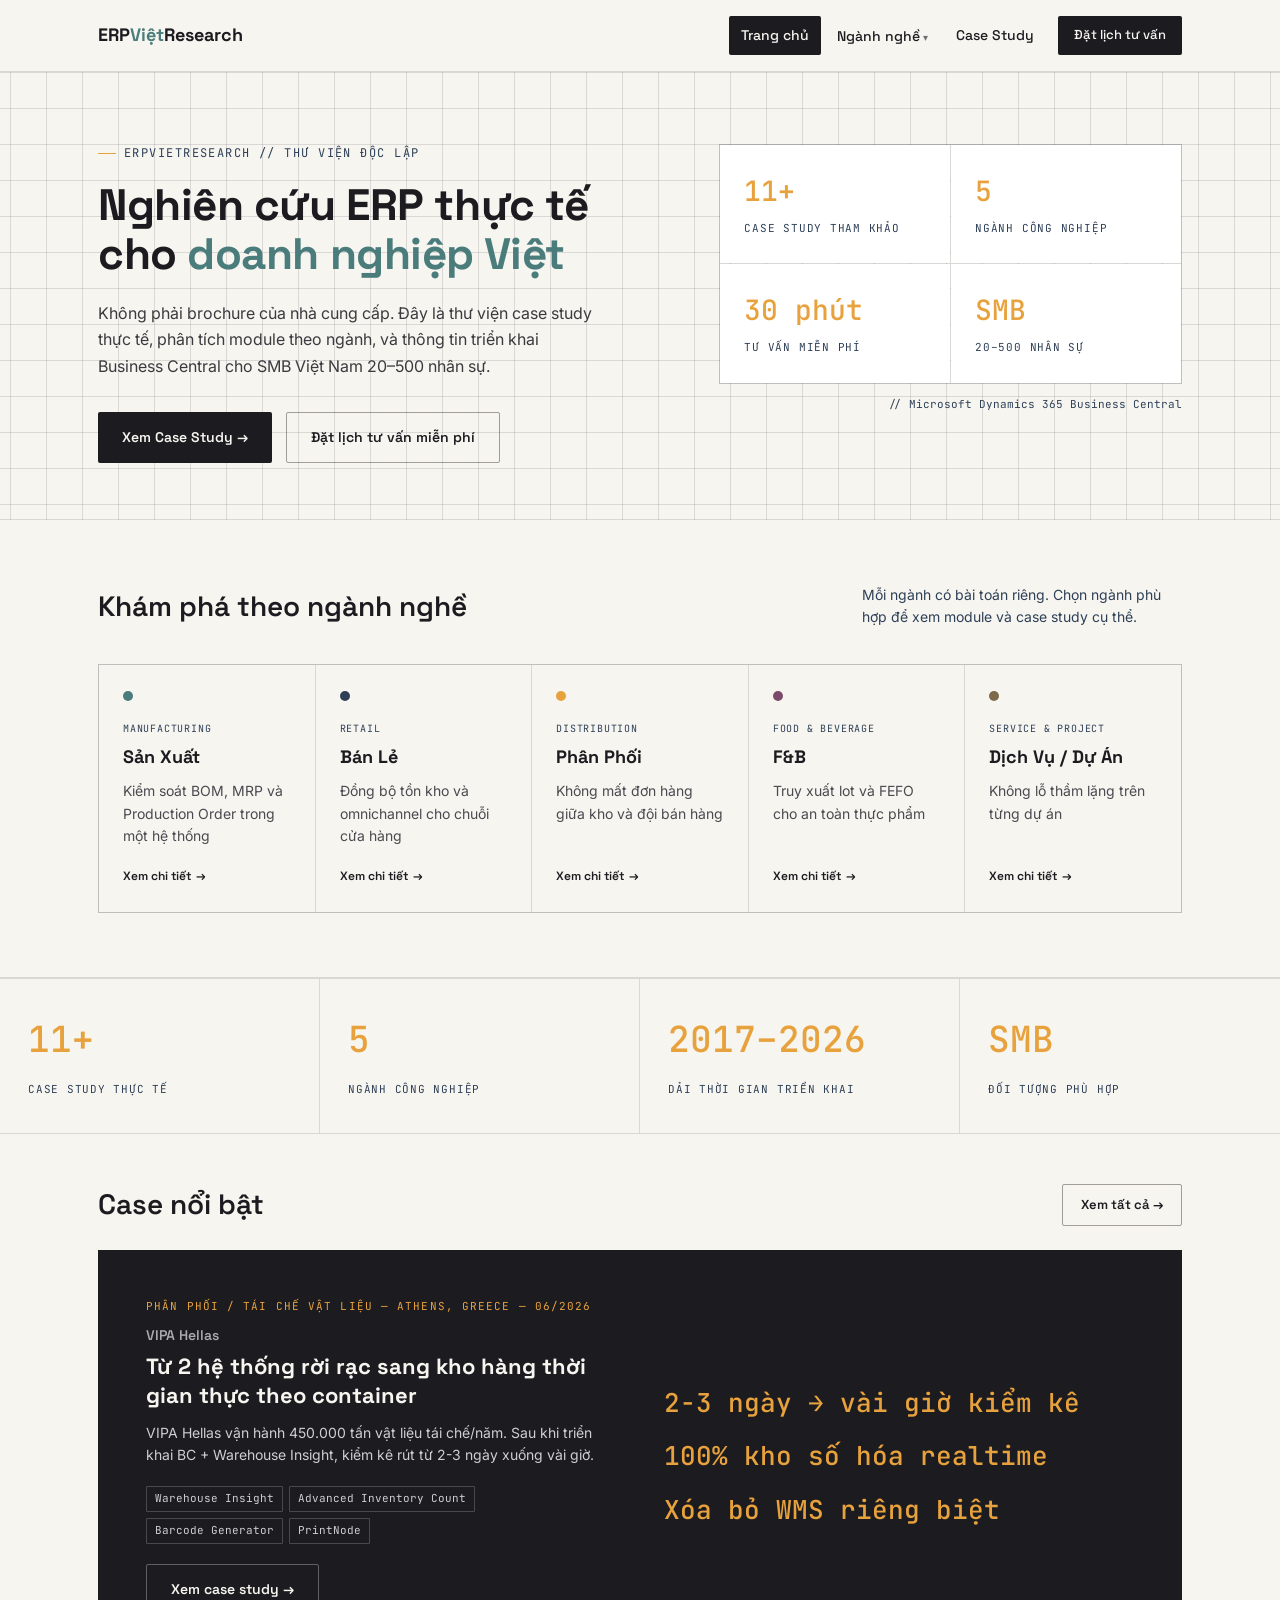
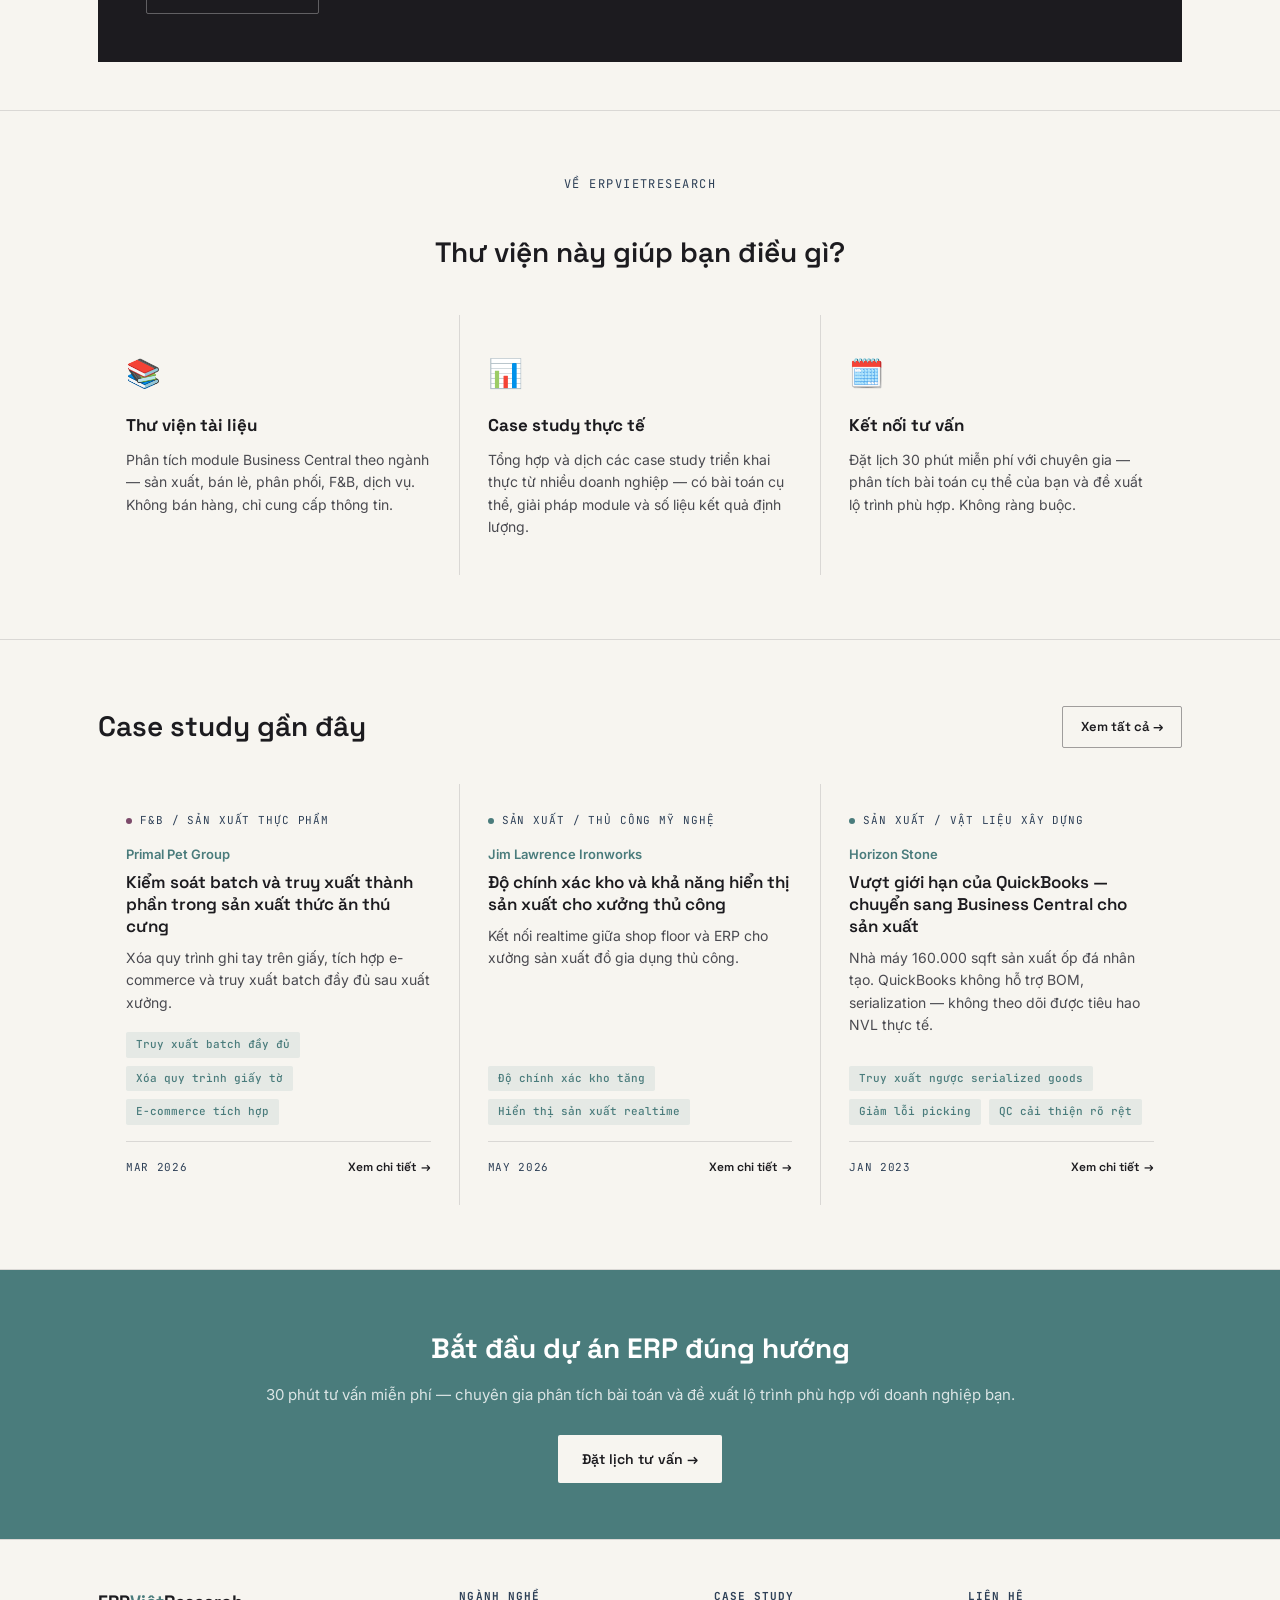
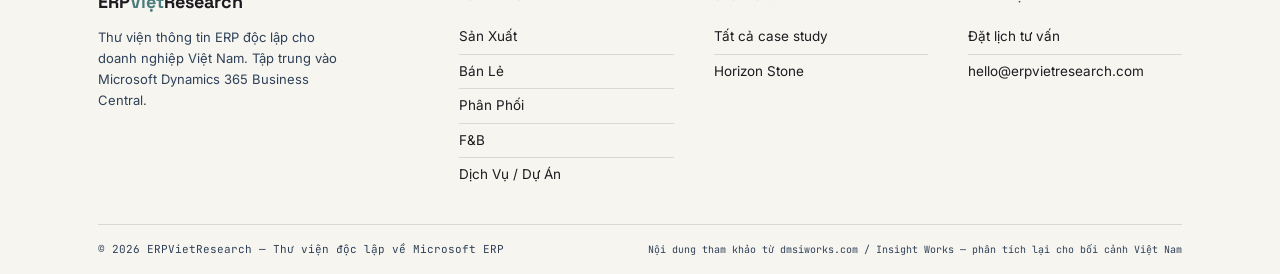
==== commit 83ebe839: "Feat: tạo ngành mới từ Admin — trang template động, menu/bộ lọc tự cập nhật - pages/nganh/chi-tiet.h" ====
--- a/index.html
+++ b/index.html
@@ -153,7 +153,7 @@
       const grid = document.getElementById('industry-grid');
       if (!grid) return;
       grid.innerHTML = industries.map(ind => `
-        <a href="${base}${ind.slug}" class="industry-card">
+        <a href="${base}${ind.slug || ('pages/nganh/chi-tiet.html?id=' + ind.id + '#' + ind.id)}" class="industry-card">
           <div class="industry-dot" style="background:${ind.color};"></div>
           <div class="ind-label-en">${ind.labelEn}</div>
           <h3>${ind.label}</h3>
